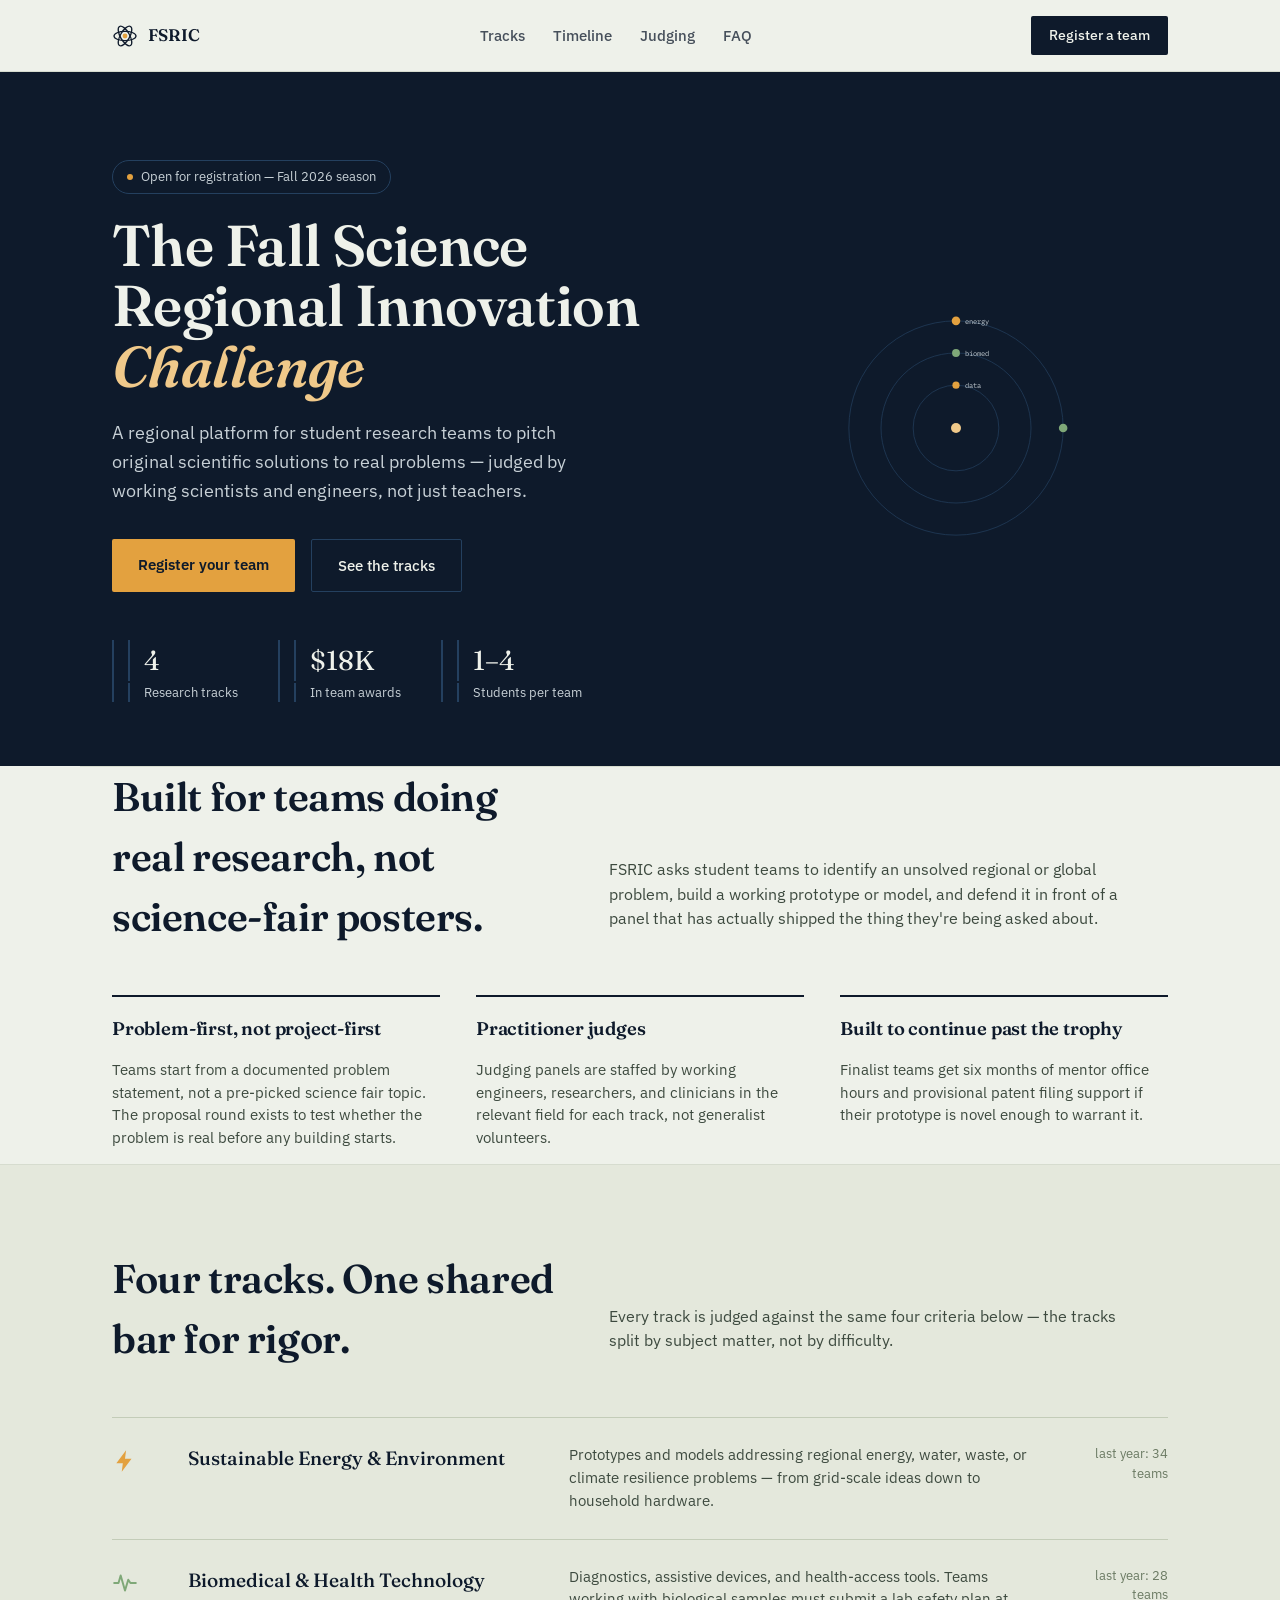
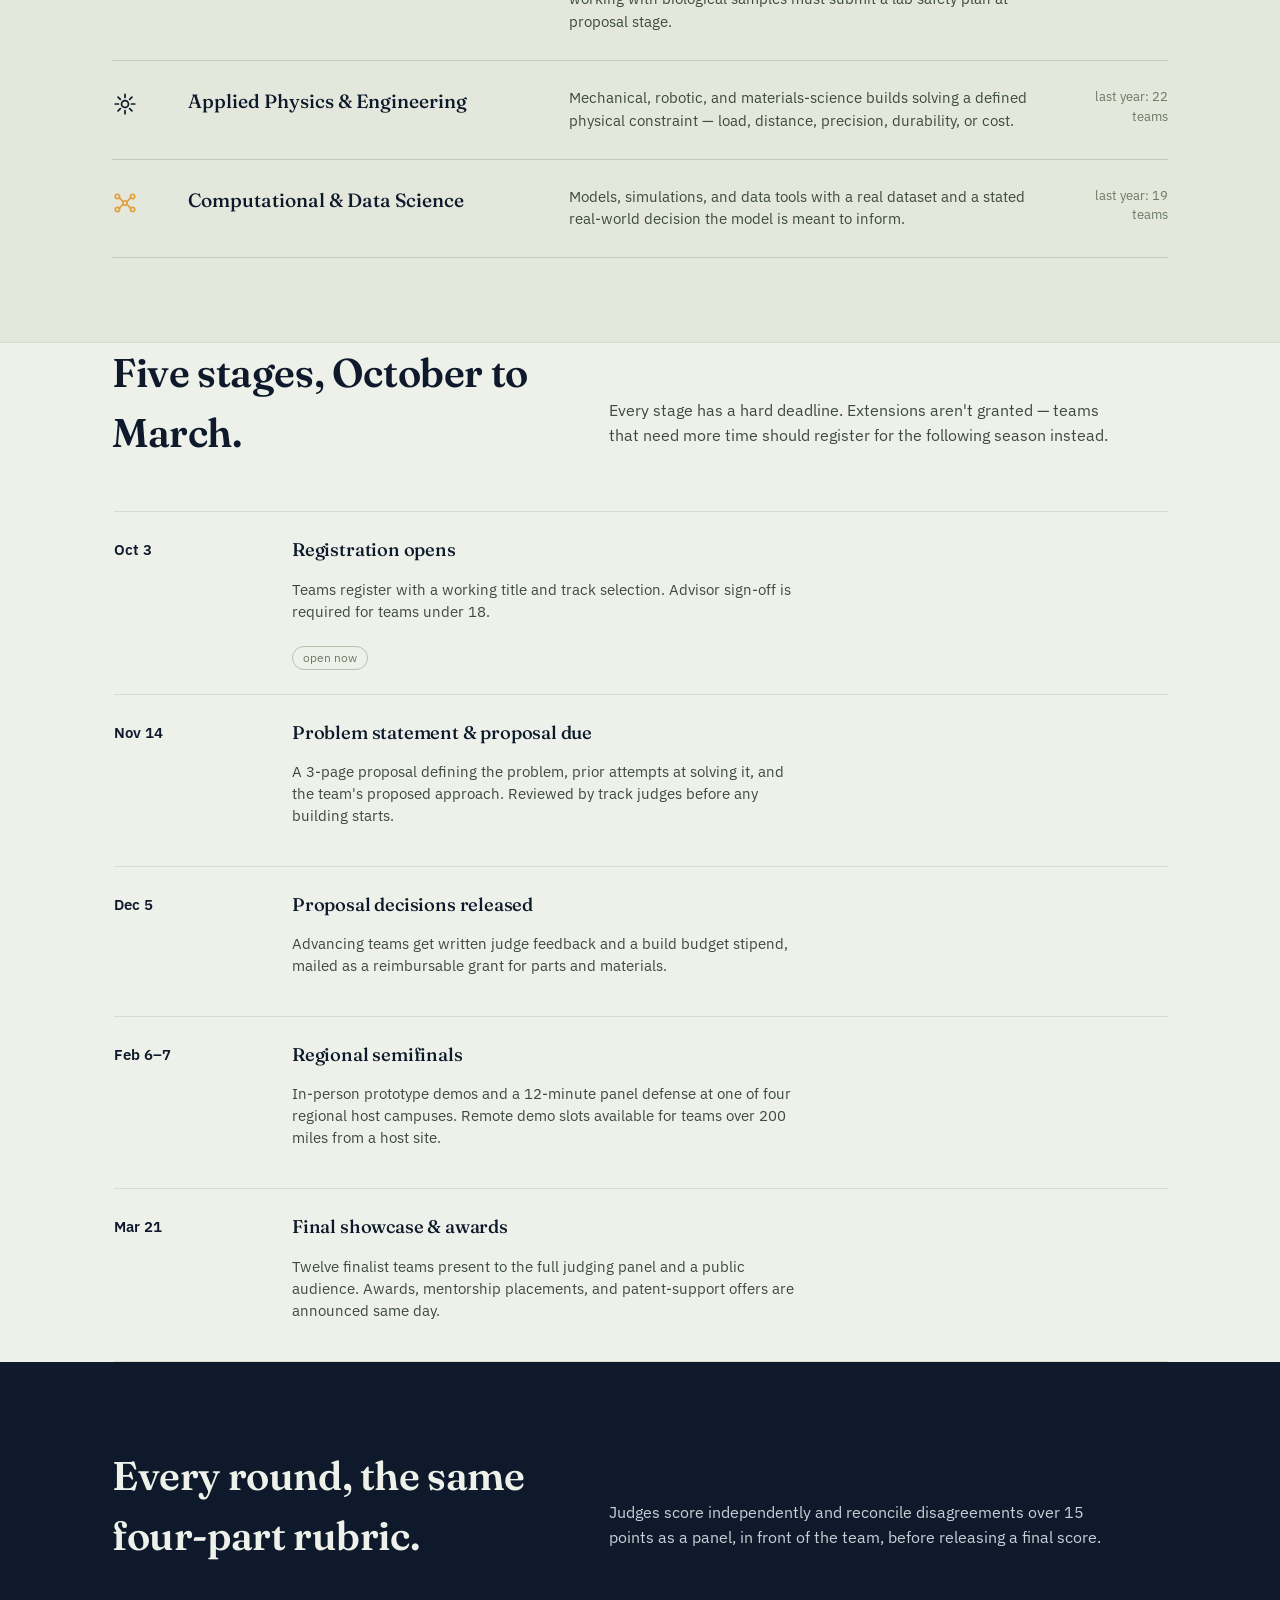
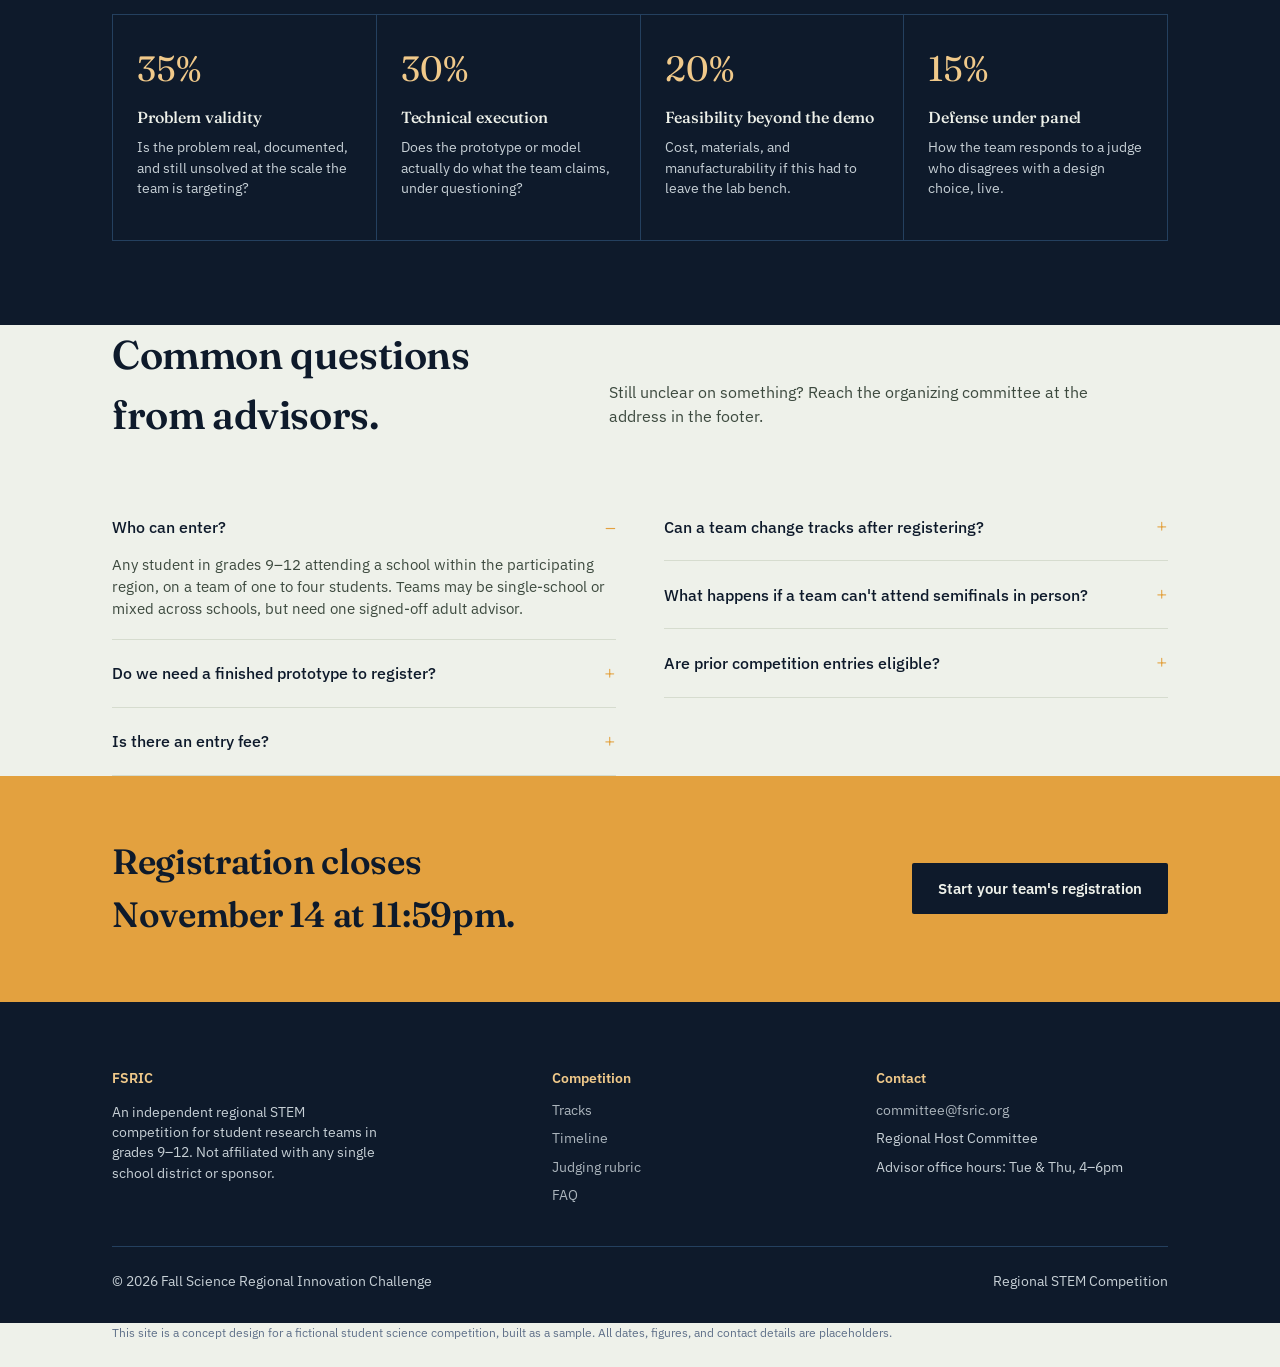
==== index.html @ 6ded9901 "Add files via upload" ====
<!DOCTYPE html>
<html lang="en">
<head>
<meta charset="UTF-8">
<meta name="viewport" content="width=device-width, initial-scale=1.0">
<title>Fall Science Regional Innovation Challenge</title>
<meta name="description" content="A regional STEM competition for student research teams in grades 9–12, judged by working scientists and engineers.">
<link rel="preconnect" href="https://fonts.googleapis.com">
<link rel="preconnect" href="https://fonts.gstatic.com" crossorigin>
<link href="https://fonts.googleapis.com/css2?family=Fraunces:opsz,wght@9..144,400;9..144,500;9..144,600;9..144,700&family=IBM+Plex+Sans:wght@400;500;600&family=IBM+Plex+Mono:wght@400;500&display=swap" rel="stylesheet">
<link rel="stylesheet" href="/css/styles.css">
</head>
<body>

<nav class="nav">
  <div class="nav-inner">
    <a class="nav-mark" href="/">
      <svg width="26" height="26" viewBox="0 0 26 26" fill="none" aria-hidden="true">
        <circle cx="13" cy="13" r="2.4" fill="#e3a13f"/>
        <ellipse cx="13" cy="13" rx="11" ry="4.6" stroke="#0e1a2b" stroke-width="1.3"/>
        <ellipse cx="13" cy="13" rx="11" ry="4.6" stroke="#0e1a2b" stroke-width="1.3" transform="rotate(60 13 13)"/>
        <ellipse cx="13" cy="13" rx="11" ry="4.6" stroke="#0e1a2b" stroke-width="1.3" transform="rotate(120 13 13)"/>
      </svg>
      FSRIC
    </a>
    <div class="nav-links">
      <a href="/#tracks">Tracks</a>
      <a href="/#timeline">Timeline</a>
      <a href="/#judging">Judging</a>
      <a href="/#faq">FAQ</a>
    </div>
    <a class="nav-cta" href="/register.html">Register a team</a>
    <button class="nav-toggle" aria-expanded="false" aria-controls="mobile-menu">Menu</button>
  </div>
  <div class="nav-mobile" id="mobile-menu">
    <a href="/#tracks">Tracks</a>
    <a href="/#timeline">Timeline</a>
    <a href="/#judging">Judging</a>
    <a href="/#faq">FAQ</a>
    <a href="/register.html">Register a team</a>
  </div>
</nav>

<header class="hero">
  <div class="wrap hero-grid">
    <div>
      <span class="hero-badge"><span class="dot"></span>Open for registration &mdash; Fall 2026 season</span>
      <h1>The Fall Science<br>Regional Innovation<br><em>Challenge</em></h1>
      <p class="lede">A regional platform for student research teams to pitch original scientific solutions to real problems &mdash; judged by working scientists and engineers, not just teachers.</p>
      <div class="hero-actions">
        <a class="btn-primary" href="/register.html">Register your team</a>
        <a class="btn-ghost" href="#tracks">See the tracks</a>
      </div>
      <div class="hero-stats">
        <div><div class="num">4</div><div class="lbl">Research tracks</div></div>
        <div><div class="num">$18K</div><div class="lbl">In team awards</div></div>
        <div><div class="num">1&ndash;4</div><div class="lbl">Students per team</div></div>
      </div>
    </div>
    <div class="orbit-wrap">
      <svg viewBox="0 0 420 420" aria-hidden="true">
        <circle class="orbit-ring" cx="210" cy="210" r="150"/>
        <circle class="orbit-ring" cx="210" cy="210" r="105"/>
        <circle class="orbit-ring" cx="210" cy="210" r="60"/>
        <circle cx="210" cy="210" r="7" fill="#f0c98a"/>
        <g class="orbit-spin">
          <circle class="orbit-node" cx="210" cy="60" r="6"/>
          <text class="orbit-label" x="222" y="64">energy</text>
        </g>
        <g class="orbit-spin rev">
          <circle class="orbit-node alt" cx="210" cy="105" r="5.5"/>
          <text class="orbit-label" x="222" y="109">biomed</text>
        </g>
        <g class="orbit-spin">
          <circle class="orbit-node" cx="210" cy="150" r="5"/>
          <text class="orbit-label" x="222" y="154">data</text>
        </g>
        <g class="orbit-spin rev" style="animation-duration:60s;">
          <circle class="orbit-node alt" cx="360" cy="210" r="6"/>
        </g>
      </svg>
    </div>
  </div>
</header>

<section class="about wrap">
  <div class="section-head">
    <div><h2>Built for teams doing real research, not science-fair posters.</h2></div>
    <p>FSRIC asks student teams to identify an unsolved regional or global problem, build a working prototype or model, and defend it in front of a panel that has actually shipped the thing they're being asked about.</p>
  </div>
  <div class="about-cols">
    <div class="about-card">
      <h3>Problem-first, not project-first</h3>
      <p>Teams start from a documented problem statement, not a pre-picked science fair topic. The proposal round exists to test whether the problem is real before any building starts.</p>
    </div>
    <div class="about-card">
      <h3>Practitioner judges</h3>
      <p>Judging panels are staffed by working engineers, researchers, and clinicians in the relevant field for each track, not generalist volunteers.</p>
    </div>
    <div class="about-card">
      <h3>Built to continue past the trophy</h3>
      <p>Finalist teams get six months of mentor office hours and provisional patent filing support if their prototype is novel enough to warrant it.</p>
    </div>
  </div>
</section>

<section class="tracks" id="tracks">
  <div class="wrap">
    <div class="section-head">
      <div><h2>Four tracks. One shared bar for rigor.</h2></div>
      <p>Every track is judged against the same four criteria below &mdash; the tracks split by subject matter, not by difficulty.</p>
    </div>
    <div class="track-list">
      <div class="track-row">
        <div class="track-icon" aria-hidden="true">
          <svg viewBox="0 0 24 24" fill="none"><path d="M13 2 4 14h6l-1 8 9-12h-6z" fill="#e3a13f"/></svg>
        </div>
        <div class="track-name">Sustainable Energy &amp; Environment</div>
        <div class="track-desc">Prototypes and models addressing regional energy, water, waste, or climate resilience problems &mdash; from grid-scale ideas down to household hardware.</div>
        <div class="track-teams">last year: 34 teams</div>
      </div>
      <div class="track-row">
        <div class="track-icon" aria-hidden="true">
          <svg viewBox="0 0 24 24" fill="none" stroke="#7fa878" stroke-width="1.8" stroke-linecap="round" stroke-linejoin="round"><path d="M2 12h4l2-7 4 14 3-10 2 3h5"/></svg>
        </div>
        <div class="track-name">Biomedical &amp; Health Technology</div>
        <div class="track-desc">Diagnostics, assistive devices, and health-access tools. Teams working with biological samples must submit a lab safety plan at proposal stage.</div>
        <div class="track-teams">last year: 28 teams</div>
      </div>
      <div class="track-row">
        <div class="track-icon" aria-hidden="true">
          <svg viewBox="0 0 24 24" fill="none" stroke="#0e1a2b" stroke-width="1.6"><circle cx="12" cy="12" r="3.2"/><path d="M12 3v3M12 18v3M3 12h3M18 12h3M5.6 5.6l2.1 2.1M16.3 16.3l2.1 2.1M5.6 18.4l2.1-2.1M16.3 7.7l2.1-2.1" stroke-linecap="round"/></svg>
        </div>
        <div class="track-name">Applied Physics &amp; Engineering</div>
        <div class="track-desc">Mechanical, robotic, and materials-science builds solving a defined physical constraint &mdash; load, distance, precision, durability, or cost.</div>
        <div class="track-teams">last year: 22 teams</div>
      </div>
      <div class="track-row">
        <div class="track-icon" aria-hidden="true">
          <svg viewBox="0 0 24 24" fill="none" stroke="#e3a13f" stroke-width="1.6"><circle cx="5" cy="6" r="2"/><circle cx="19" cy="6" r="2"/><circle cx="5" cy="18" r="2"/><circle cx="19" cy="18" r="2"/><circle cx="12" cy="12" r="2"/><path d="M6.6 7.1 10.4 11M17.4 7.1 13.6 11M6.6 16.9 10.4 13M17.4 16.9 13.6 13" stroke-linecap="round"/></svg>
        </div>
        <div class="track-name">Computational &amp; Data Science</div>
        <div class="track-desc">Models, simulations, and data tools with a real dataset and a stated real-world decision the model is meant to inform.</div>
        <div class="track-teams">last year: 19 teams</div>
      </div>
    </div>
  </div>
</section>

<section class="timeline wrap" id="timeline">
  <div class="section-head">
    <div><h2>Five stages, October to March.</h2></div>
    <p>Every stage has a hard deadline. Extensions aren't granted &mdash; teams that need more time should register for the following season instead.</p>
  </div>
  <div class="tl-list">
    <div class="tl-item">
      <div class="tl-date">Oct 3</div>
      <div class="tl-body">
        <h3>Registration opens</h3>
        <p>Teams register with a working title and track selection. Advisor sign-off is required for teams under 18.</p>
        <span class="tl-tag">open now</span>
      </div>
    </div>
    <div class="tl-item">
      <div class="tl-date">Nov 14</div>
      <div class="tl-body">
        <h3>Problem statement &amp; proposal due</h3>
        <p>A 3-page proposal defining the problem, prior attempts at solving it, and the team's proposed approach. Reviewed by track judges before any building starts.</p>
      </div>
    </div>
    <div class="tl-item">
      <div class="tl-date">Dec 5</div>
      <div class="tl-body">
        <h3>Proposal decisions released</h3>
        <p>Advancing teams get written judge feedback and a build budget stipend, mailed as a reimbursable grant for parts and materials.</p>
      </div>
    </div>
    <div class="tl-item">
      <div class="tl-date">Feb 6&ndash;7</div>
      <div class="tl-body">
        <h3>Regional semifinals</h3>
        <p>In-person prototype demos and a 12-minute panel defense at one of four regional host campuses. Remote demo slots available for teams over 200 miles from a host site.</p>
      </div>
    </div>
    <div class="tl-item">
      <div class="tl-date">Mar 21</div>
      <div class="tl-body">
        <h3>Final showcase &amp; awards</h3>
        <p>Twelve finalist teams present to the full judging panel and a public audience. Awards, mentorship placements, and patent-support offers are announced same day.</p>
      </div>
    </div>
  </div>
</section>

<section class="judging" id="judging">
  <div class="wrap">
    <div class="section-head">
      <div><h2>Every round, the same four-part rubric.</h2></div>
      <p class="on-dark">Judges score independently and reconcile disagreements over 15 points as a panel, in front of the team, before releasing a final score.</p>
    </div>
    <div class="crit-grid">
      <div class="crit-cell">
        <div class="crit-pct">35%</div>
        <h3>Problem validity</h3>
        <p>Is the problem real, documented, and still unsolved at the scale the team is targeting?</p>
      </div>
      <div class="crit-cell">
        <div class="crit-pct">30%</div>
        <h3>Technical execution</h3>
        <p>Does the prototype or model actually do what the team claims, under questioning?</p>
      </div>
      <div class="crit-cell">
        <div class="crit-pct">20%</div>
        <h3>Feasibility beyond the demo</h3>
        <p>Cost, materials, and manufacturability if this had to leave the lab bench.</p>
      </div>
      <div class="crit-cell">
        <div class="crit-pct">15%</div>
        <h3>Defense under panel</h3>
        <p>How the team responds to a judge who disagrees with a design choice, live.</p>
      </div>
    </div>
  </div>
</section>

<section class="faq wrap" id="faq">
  <div class="section-head">
    <div><h2>Common questions from advisors.</h2></div>
    <p>Still unclear on something? Reach the organizing committee at the address in the footer.</p>
  </div>
  <div class="faq-grid">
    <div>
      <details open>
        <summary>Who can enter?</summary>
        <p>Any student in grades 9&ndash;12 attending a school within the participating region, on a team of one to four students. Teams may be single-school or mixed across schools, but need one signed-off adult advisor.</p>
      </details>
      <details>
        <summary>Do we need a finished prototype to register?</summary>
        <p>No. Registration only requires a track selection and working title. The prototype itself is built between the proposal decision in December and the semifinal in February.</p>
      </details>
      <details>
        <summary>Is there an entry fee?</summary>
        <p>No entry fee. Teams that advance past the proposal round receive a materials stipend rather than paying one.</p>
      </details>
    </div>
    <div>
      <details>
        <summary>Can a team change tracks after registering?</summary>
        <p>Only up until the proposal deadline. After proposals are submitted, a team's track is locked for the rest of the season.</p>
      </details>
      <details>
        <summary>What happens if a team can't attend semifinals in person?</summary>
        <p>Teams more than 200 miles from a regional host site can request a remote demo slot when they register. This must be requested before the proposal deadline, not after.</p>
      </details>
      <details>
        <summary>Are prior competition entries eligible?</summary>
        <p>A project previously entered in another regional or national competition can be entered here only if it's substantially extended with new work done this season.</p>
      </details>
    </div>
  </div>
</section>

<section class="cta-strip">
  <div class="wrap cta-inner">
    <h2>Registration closes November 14 at 11:59pm.</h2>
    <a class="btn-primary" href="/register.html">Start your team's registration</a>
  </div>
</section>

<footer>
  <div class="wrap">
    <div class="foot-grid">
      <div>
        <h4>FSRIC</h4>
        <p style="max-width:34ch; color:var(--paper-dim);">An independent regional STEM competition for student research teams in grades 9&ndash;12. Not affiliated with any single school district or sponsor.</p>
      </div>
      <div>
        <h4>Competition</h4>
        <ul>
          <li><a href="/#tracks">Tracks</a></li>
          <li><a href="/#timeline">Timeline</a></li>
          <li><a href="/#judging">Judging rubric</a></li>
          <li><a href="/#faq">FAQ</a></li>
        </ul>
      </div>
      <div>
        <h4>Contact</h4>
        <ul>
          <li><a href="mailto:committee@fsric.org">committee@fsric.org</a></li>
          <li>Regional Host Committee</li>
          <li>Advisor office hours: Tue &amp; Thu, 4&ndash;6pm</li>
        </ul>
      </div>
    </div>
    <div class="foot-bottom">
      <div>&copy; 2026 Fall Science Regional Innovation Challenge</div>
      <div>Regional STEM Competition</div>
    </div>
  </div>
</footer>
<p class="disclaimer">This site is a concept design for a fictional student science competition, built as a sample. All dates, figures, and contact details are placeholders.</p>

<script src="/js/main.js"></script>
</body>
</html>
---- css/styles.css ----
/* Fall Science Regional Innovation Challenge — shared styles */

:root{
  --navy-deep: #0e1a2b;
  --navy-panel: #142640;
  --navy-line: #24405f;
  --paper: #eef1ea;
  --paper-line: #d6dccf;
  --paper-dim: #c7d0d6;
  --moss-line: #c3ccb8;
  --moss-text: #3d4a3f;
  --moss-sub: #6b7a63;
  --amber: #e3a13f;
  --amber-soft: #f0c98a;
  --moss: #7fa878;
  --ink: #0e1a2b;
}
*{box-sizing:border-box;}
html{scroll-behavior:smooth;}
body{
  margin:0;
  background:var(--paper);
  color:var(--ink);
  font-family:'IBM Plex Sans', sans-serif;
  line-height:1.5;
  -webkit-font-smoothing:antialiased;
}
@media (prefers-reduced-motion: reduce){
  *{animation-duration:0.001ms !important; transition-duration:0.001ms !important;}
}
a{color:inherit;}
h1,h2,h3{
  font-family:'Fraunces', serif;
  margin:0;
  font-weight:600;
  letter-spacing:-0.01em;
}
.wrap{max-width:1120px; margin:0 auto; padding:0 32px;}

/* ---------- NAV ---------- */
.nav{
  position:sticky; top:0; z-index:50;
  background:rgba(238,241,234,0.94);
  backdrop-filter:blur(6px);
  border-bottom:1px solid var(--paper-line);
}
.nav-inner{
  max-width:1120px; margin:0 auto; padding:16px 32px;
  display:flex; align-items:center; justify-content:space-between;
  position:relative;
}
.nav-mark{
  display:flex; align-items:center; gap:10px;
  font-family:'Fraunces', serif; font-weight:600; font-size:1.05rem;
  text-decoration:none; color:var(--ink);
}
.nav-links{ display:flex; gap:28px; font-size:0.92rem; font-weight:500; }
.nav-links a{ text-decoration:none; opacity:0.75; transition:opacity .15s ease; }
.nav-links a:hover, .nav-links a:focus-visible{ opacity:1; }
.nav-cta{
  background:var(--navy-deep); color:var(--paper);
  padding:9px 18px; border-radius:2px; font-size:0.88rem; font-weight:500;
  text-decoration:none; white-space:nowrap;
}
.nav-cta:hover{ background:#1a3050; }
.nav-toggle{
  display:none; background:none; border:1px solid var(--navy-line);
  padding:7px 12px; font-size:0.85rem; border-radius:2px; cursor:pointer;
  font-family:'IBM Plex Sans', sans-serif; color:var(--ink);
}
.nav-mobile{
  display:none;
  flex-direction:column;
  gap:2px;
  padding:8px 32px 20px;
  border-bottom:1px solid var(--paper-line);
  background:var(--paper);
}
.nav-mobile.is-open{ display:flex; }
.nav-mobile a{
  padding:12px 0; text-decoration:none; color:var(--ink);
  border-bottom:1px solid var(--paper-line); font-size:0.95rem;
}
.nav-mobile a:last-child{ border-bottom:none; }
@media (max-width:820px){
  .nav-links{display:none;}
  .nav-toggle{display:inline-block;}
}

/* ---------- HERO ---------- */
.hero{ background:var(--navy-deep); color:var(--paper); padding:88px 0 64px; position:relative; overflow:hidden; }
.hero-grid{ display:grid; grid-template-columns:1.15fr 0.85fr; gap:56px; align-items:center; position:relative; z-index:2; }
@media (max-width:900px){ .hero-grid{grid-template-columns:1fr;} }
.hero-badge{
  display:inline-flex; align-items:center; gap:8px;
  border:1px solid var(--navy-line); border-radius:20px;
  padding:6px 14px; font-size:0.82rem; color:var(--paper-dim);
  margin-bottom:22px;
}
.hero-badge .dot{ width:6px; height:6px; border-radius:50%; background:var(--amber); display:inline-block; }
.hero h1{ font-size:clamp(2.4rem, 5vw, 3.6rem); line-height:1.05; color:var(--paper); }
.hero h1 em{ font-style:italic; color:var(--amber-soft); }
.hero p.lede{ margin-top:22px; font-size:1.12rem; color:var(--paper-dim); max-width:46ch; line-height:1.6; }
.hero-actions{ margin-top:34px; display:flex; gap:16px; flex-wrap:wrap; }
.btn-primary{
  background:var(--amber); color:var(--navy-deep); padding:14px 26px;
  text-decoration:none; font-weight:600; font-size:0.95rem; border-radius:2px;
  display:inline-block; border:none; cursor:pointer; font-family:inherit;
}
.btn-primary:hover{ background:var(--amber-soft); }
.btn-ghost{
  border:1px solid var(--navy-line); color:var(--paper); padding:14px 26px;
  text-decoration:none; font-weight:500; font-size:0.95rem; border-radius:2px; display:inline-block;
}
.btn-ghost:hover{ border-color:var(--amber); }
.hero-stats{ margin-top:48px; display:flex; gap:40px; flex-wrap:wrap; }
.hero-stats div{ border-left:2px solid var(--navy-line); padding-left:14px; }
.hero-stats .num{ font-family:'Fraunces', serif; font-size:1.7rem; color:var(--paper); }
.hero-stats .lbl{ font-size:0.8rem; color:var(--paper-dim); margin-top:2px; }

.orbit-wrap{ position:relative; aspect-ratio:1/1; max-width:420px; margin:0 auto; }
.orbit-wrap svg{ width:100%; height:100%; }
.orbit-ring{ fill:none; stroke:var(--navy-line); stroke-width:1; }
.orbit-node{ fill:var(--amber); }
.orbit-node.alt{ fill:var(--moss); }
.orbit-spin{ transform-origin:210px 210px; animation:spin 34s linear infinite; }
.orbit-spin.rev{ animation-direction:reverse; animation-duration:46s; }
@keyframes spin{ to{ transform:rotate(360deg);} }
.orbit-label{ font-family:'IBM Plex Mono', monospace; font-size:10px; fill:var(--paper-dim); }

/* ---------- SECTIONS ---------- */
section{ padding:84px 0; }
.section-head{ display:grid; grid-template-columns:0.9fr 1.1fr; gap:40px; margin-bottom:48px; }
@media (max-width:800px){ .section-head{grid-template-columns:1fr;} }
.section-head h2{ font-size:clamp(1.8rem,3.4vw,2.5rem); }
.section-head p{ color:var(--moss-text); font-size:1.02rem; max-width:52ch; align-self:end; }
.section-head p.on-dark{ color:var(--paper-dim); }

/* ---------- ABOUT ---------- */
.about{ background:var(--paper); border-top:1px solid var(--paper-line); }
.about-cols{ display:grid; grid-template-columns:repeat(3, 1fr); gap:36px; }
@media (max-width:800px){ .about-cols{grid-template-columns:1fr;} }
.about-card{ border-top:2px solid var(--navy-deep); padding-top:18px; }
.about-card h3{ font-size:1.15rem; margin-bottom:10px; }
.about-card p{ color:var(--moss-text); font-size:0.95rem; }

/* ---------- TRACKS ---------- */
.tracks{ background:#e4e8dc; border-top:1px solid var(--paper-line); border-bottom:1px solid var(--paper-line); }
.track-list{ border-top:1px solid var(--moss-line); }
.track-row{
  display:grid; grid-template-columns:52px 1.2fr 1.6fr 100px; gap:24px;
  align-items:start; padding:26px 0; border-bottom:1px solid var(--moss-line);
}
@media (max-width:760px){
  .track-row{ grid-template-columns:40px 1fr; }
  .track-row .track-desc, .track-row .track-teams{ grid-column:2; }
}
.track-icon{ padding-top:4px; }
.track-icon svg{ width:26px; height:26px; }
.track-name{ font-family:'Fraunces', serif; font-size:1.2rem; font-weight:500; }
.track-desc{ color:var(--moss-text); font-size:0.92rem; line-height:1.55; }
.track-teams{ font-size:0.82rem; color:var(--moss-sub); text-align:right; }
@media (max-width:760px){ .track-teams{text-align:left; margin-top:4px;} }

/* ---------- TIMELINE ---------- */
.timeline{ background:var(--paper); }
.tl-list{ position:relative; padding-left:2px; }
.tl-item{
  display:grid; grid-template-columns:150px 1fr; gap:28px; padding:24px 0;
  border-top:1px solid var(--paper-line); position:relative;
}
.tl-item:last-child{ border-bottom:1px solid var(--paper-line); }
@media (max-width:700px){ .tl-item{ grid-template-columns:1fr; gap:6px; } }
.tl-date{ font-weight:600; color:var(--navy-deep); padding-top:2px; font-size:0.95rem; }
.tl-body h3{ font-size:1.15rem; font-weight:500; margin-bottom:6px; }
.tl-body p{ color:var(--moss-text); font-size:0.92rem; max-width:56ch; }
.tl-tag{
  display:inline-block; font-size:0.75rem; color:var(--moss-sub);
  border:1px solid #b8c2a8; padding:2px 10px; border-radius:20px; margin-top:8px;
}

/* ---------- JUDGING ---------- */
.judging{ background:var(--navy-deep); color:var(--paper); }
.crit-grid{ display:grid; grid-template-columns:repeat(4,1fr); gap:1px; background:var(--navy-line); border:1px solid var(--navy-line); }
@media (max-width:900px){ .crit-grid{ grid-template-columns:repeat(2,1fr);} }
.crit-cell{ background:var(--navy-deep); padding:28px 24px; }
.crit-pct{ font-family:'Fraunces', serif; font-size:2.2rem; color:var(--amber-soft); }
.crit-cell h3{ font-size:1rem; font-weight:500; margin-top:10px; color:var(--paper); }
.crit-cell p{ font-size:0.85rem; color:var(--paper-dim); margin-top:8px; }

/* ---------- FAQ ---------- */
.faq{ background:var(--paper); }
.faq-grid{ display:grid; grid-template-columns:1fr 1fr; gap:0 48px; }
@media (max-width:800px){ .faq-grid{grid-template-columns:1fr;} }
details{ border-bottom:1px solid var(--paper-line); padding:18px 0; }
details summary{
  cursor:pointer; font-weight:500; font-size:1rem; list-style:none;
  display:flex; justify-content:space-between; align-items:center;
}
details summary::-webkit-details-marker{ display:none; }
details summary::after{
  content:"+"; font-family:'Fraunces', serif; font-size:1.3rem; color:var(--amber);
  margin-left:12px; flex-shrink:0;
}
details[open] summary::after{ content:"\2013"; }
details p{ margin:12px 0 0; color:var(--moss-text); font-size:0.92rem; max-width:60ch; }

/* ---------- CTA STRIP ---------- */
.cta-strip{ background:var(--amber); color:var(--navy-deep); padding:60px 0; }
.cta-inner{ display:flex; justify-content:space-between; align-items:center; gap:24px; flex-wrap:wrap; }
.cta-inner h2{ font-size:clamp(1.6rem,3vw,2.2rem); max-width:20ch; }
.cta-inner .btn-primary{ background:var(--navy-deep); color:var(--paper); }
.cta-inner .btn-primary:hover{ background:#1a3050; }

/* ---------- FOOTER ---------- */
footer{ background:var(--navy-deep); color:var(--paper-dim); padding:48px 0 32px; font-size:0.85rem; }
.foot-grid{ display:grid; grid-template-columns:1.4fr 1fr 1fr; gap:32px; padding-bottom:32px; border-bottom:1px solid var(--navy-line); margin-bottom:24px; }
@media (max-width:700px){ .foot-grid{grid-template-columns:1fr;} }
.foot-grid h4{ font-size:0.85rem; color:var(--amber-soft); margin-bottom:12px; font-weight:600; }
.foot-grid ul{ list-style:none; padding:0; margin:0; }
.foot-grid li{ margin-bottom:8px; }
.foot-grid a{ text-decoration:none; opacity:0.85; }
.foot-grid a:hover{ opacity:1; }
.foot-bottom{ display:flex; justify-content:space-between; flex-wrap:wrap; gap:12px; }
.disclaimer{ max-width:1120px; margin:0 auto 24px; padding:0 32px; font-size:0.78rem; color:#5f7089; line-height:1.6; }

/* ---------- REGISTER PAGE ---------- */
.register-hero{ background:var(--navy-deep); color:var(--paper); padding:64px 0 48px; }
.register-hero h1{ font-size:clamp(2rem,4vw,2.8rem); color:var(--paper); }
.register-hero p{ color:var(--paper-dim); max-width:56ch; margin-top:14px; font-size:1.05rem; }

.form-section{ background:var(--paper); padding:56px 0 96px; }
.form-shell{ max-width:720px; margin:0 auto; }
.form-grid{ display:grid; grid-template-columns:1fr 1fr; gap:20px; }
@media (max-width:640px){ .form-grid{ grid-template-columns:1fr; } }
.field{ margin-bottom:22px; }
.field.full{ grid-column:1 / -1; }
.field label{ display:block; font-size:0.88rem; font-weight:500; margin-bottom:7px; }
.field .hint{ font-size:0.78rem; color:var(--moss-sub); margin-top:5px; }
.field input, .field select, .field textarea{
  width:100%; border:1px solid var(--moss-line); background:#fff; color:var(--ink);
  padding:11px 13px; font-family:inherit; font-size:0.95rem; border-radius:2px;
}
.field textarea{ resize:vertical; min-height:110px; }
.field input:focus, .field select:focus, .field textarea:focus{
  outline:2px solid var(--amber); outline-offset:1px; border-color:var(--amber);
}
.field.error input, .field.error select, .field.error textarea{ border-color:#b8412f; }
.field .err-msg{ font-size:0.8rem; color:#b8412f; margin-top:5px; display:none; }
.field.error .err-msg{ display:block; }

fieldset.member{
  border:1px solid var(--moss-line); border-radius:2px; padding:16px 16px 4px;
  margin-bottom:18px; position:relative;
}
fieldset.member legend{ font-size:0.82rem; color:var(--moss-sub); padding:0 6px; }
.member-remove{
  position:absolute; top:12px; right:12px; background:none; border:none;
  color:var(--moss-sub); font-size:0.8rem; cursor:pointer; text-decoration:underline;
}
.add-member{
  border:1px dashed var(--moss-line); background:none; width:100%;
  padding:12px; font-size:0.9rem; color:var(--moss-text); cursor:pointer;
  border-radius:2px; margin-bottom:28px; font-family:inherit;
}
.add-member:hover{ border-color:var(--amber); color:var(--ink); }

.form-submit-row{ display:flex; align-items:center; gap:16px; margin-top:8px; flex-wrap:wrap; }
.form-note{ font-size:0.82rem; color:var(--moss-sub); }

.confirm-panel{ display:none; text-align:left; border-top:3px solid var(--amber); padding-top:28px; }
.confirm-panel.is-visible{ display:block; }
.confirm-panel .confirm-id{
  display:inline-block; font-weight:600; background:#fff; border:1px solid var(--moss-line);
  padding:6px 12px; border-radius:2px; margin:14px 0 22px;
}
.confirm-panel h2{ font-size:1.6rem; }
.confirm-panel p{ color:var(--moss-text); max-width:56ch; }
.form-shell.is-submitted form{ display:none; }
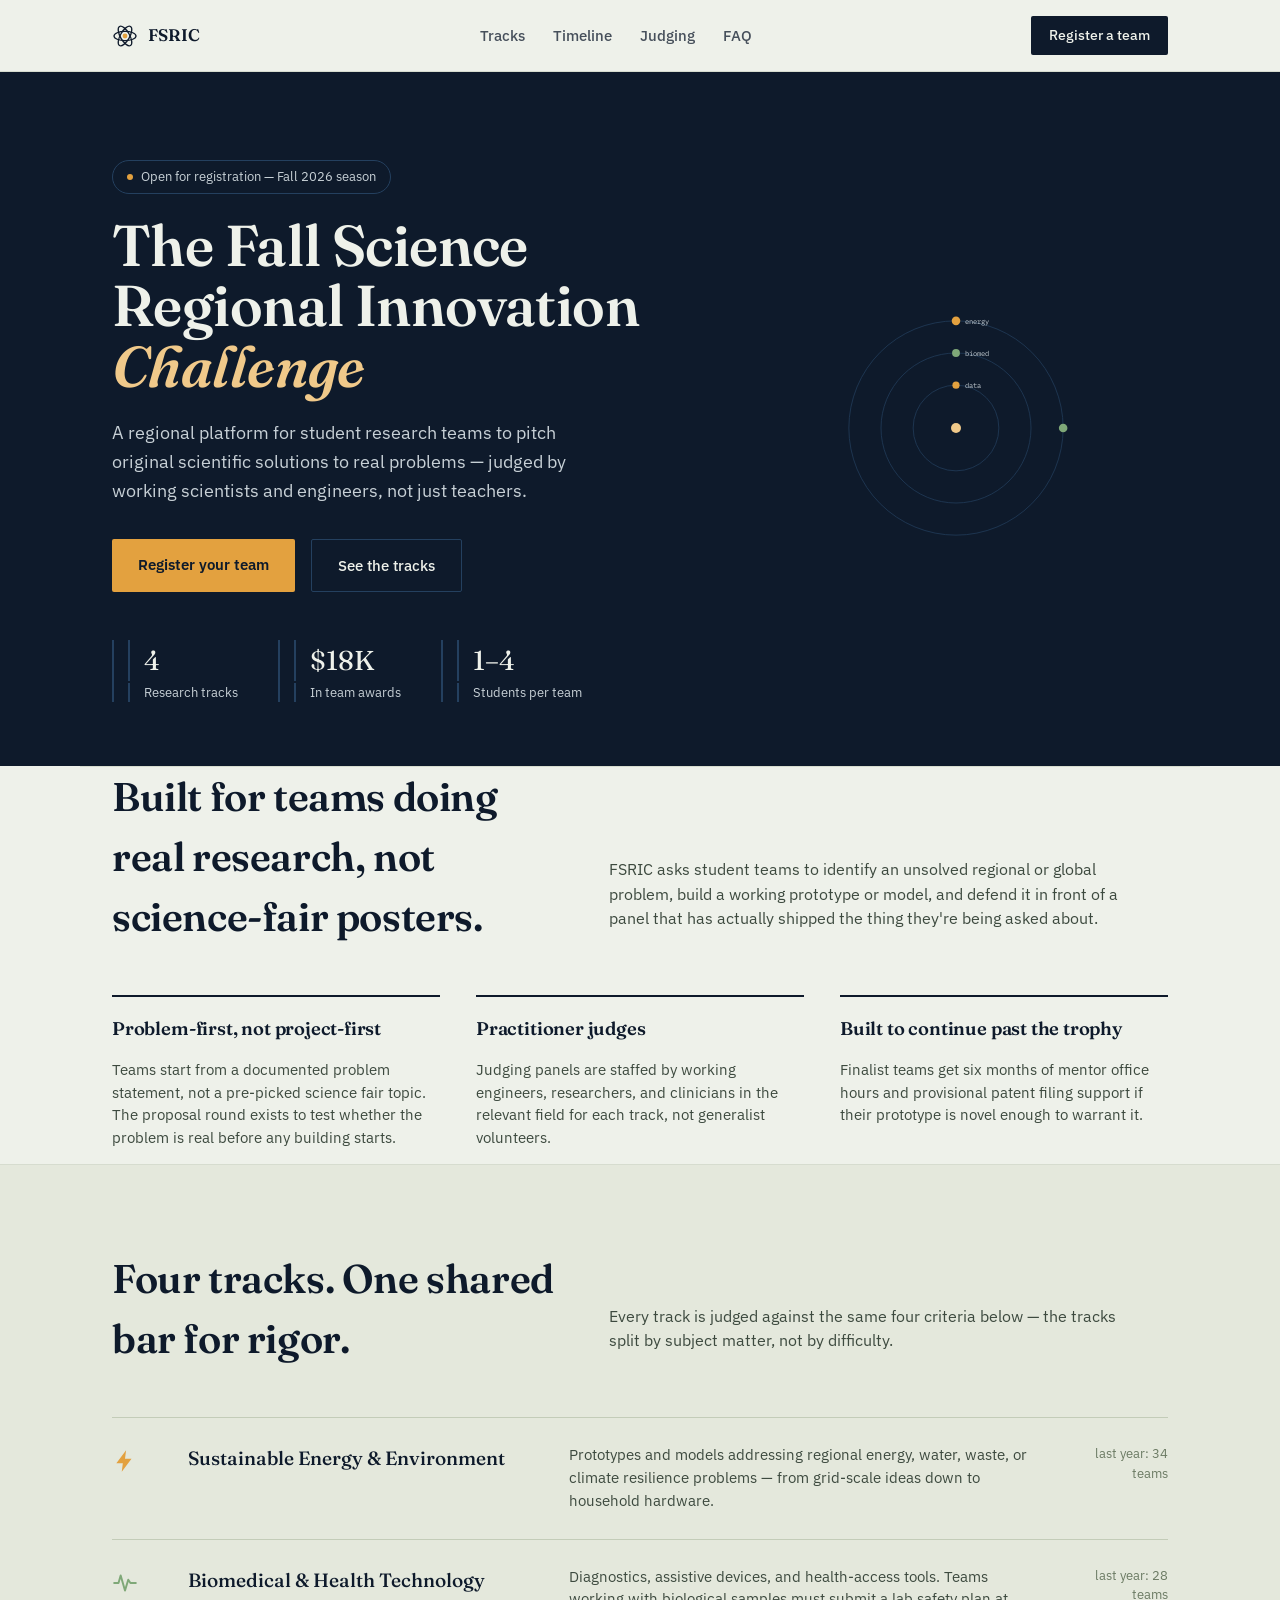
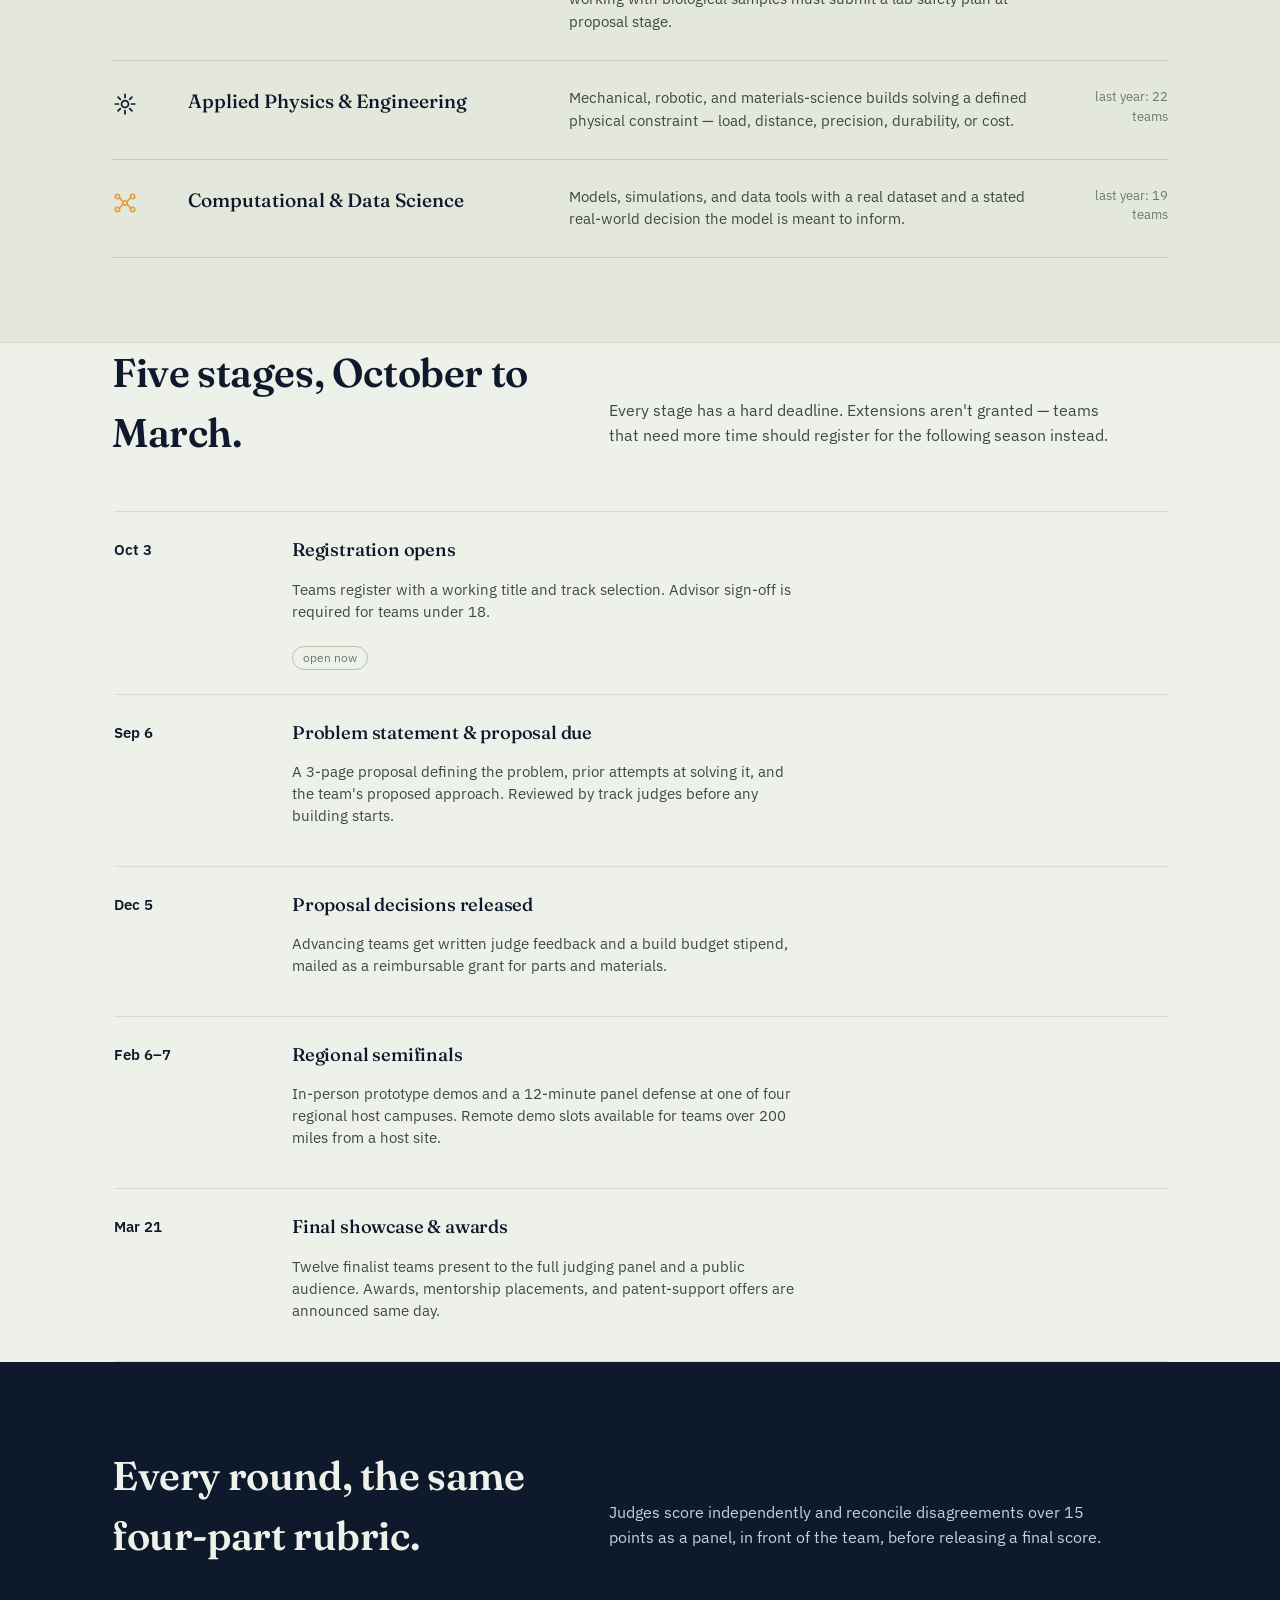
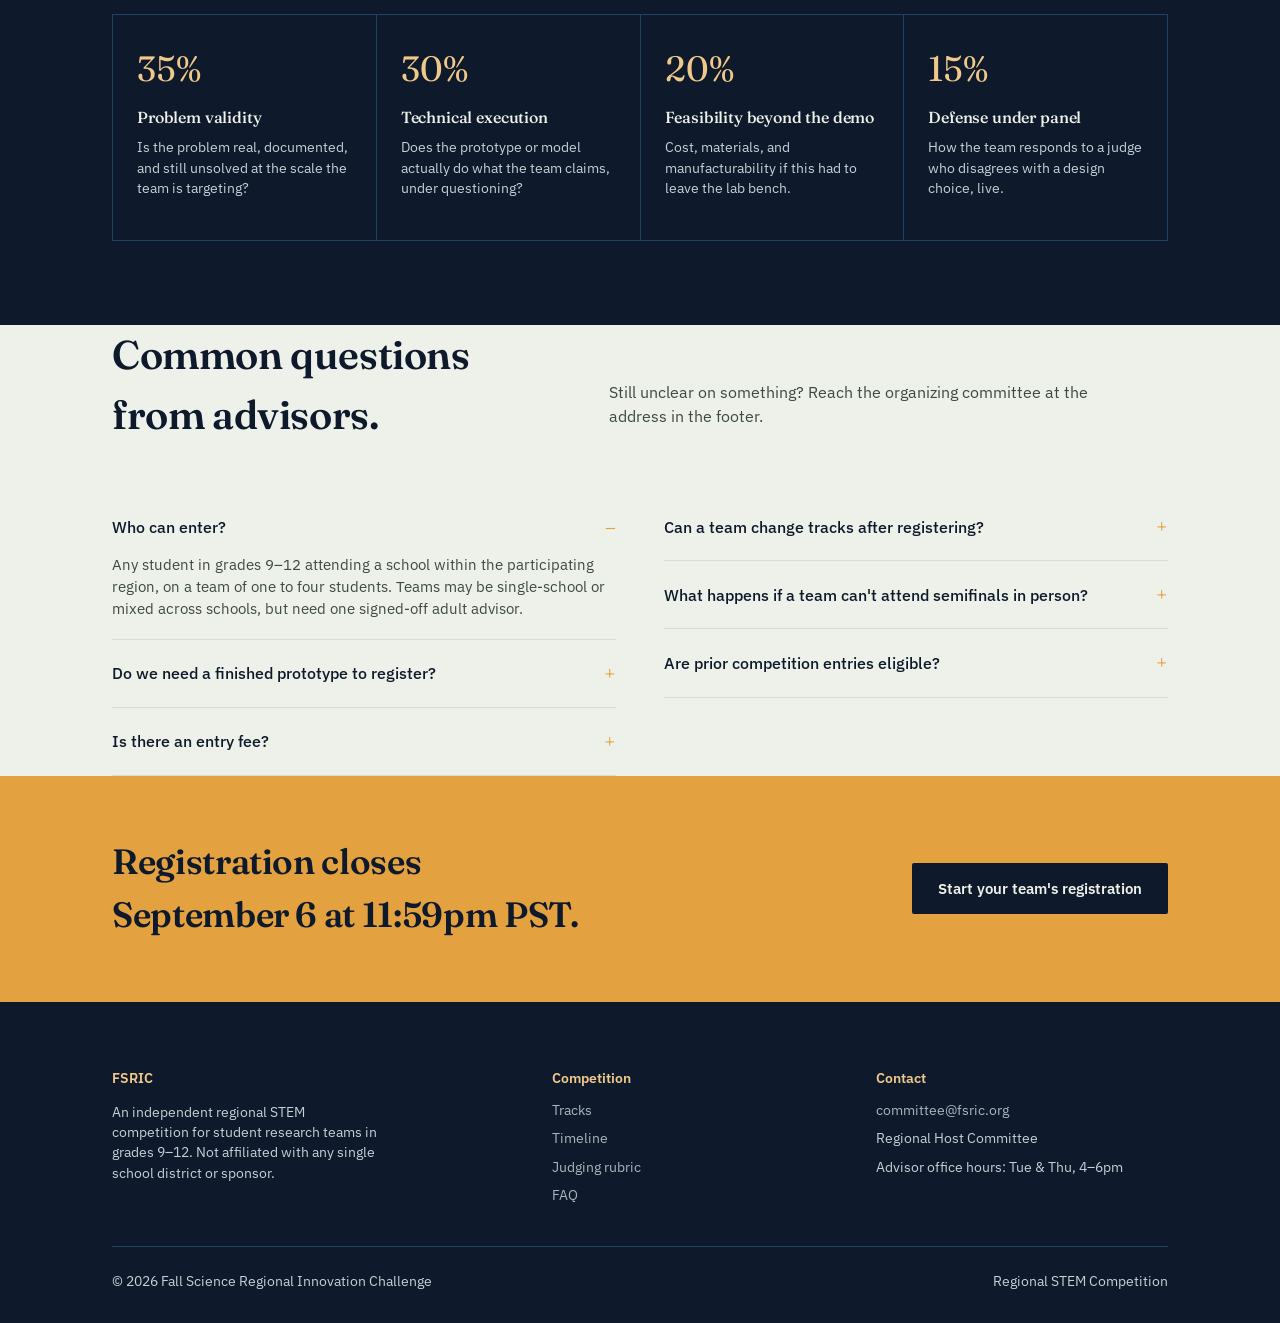
==== commit bf29688a: "Add files via upload" ====
--- a/index.html
+++ b/index.html
@@ -162,7 +162,7 @@
       </div>
     </div>
     <div class="tl-item">
-      <div class="tl-date">Nov 14</div>
+      <div class="tl-date">Sep 6</div>
       <div class="tl-body">
         <h3>Problem statement &amp; proposal due</h3>
         <p>A 3-page proposal defining the problem, prior attempts at solving it, and the team's proposed approach. Reviewed by track judges before any building starts.</p>
@@ -262,7 +262,7 @@
 
 <section class="cta-strip">
   <div class="wrap cta-inner">
-    <h2>Registration closes November 14 at 11:59pm.</h2>
+    <h2>Registration closes September 6 at 11:59pm PST.</h2>
     <a class="btn-primary" href="/register.html">Start your team's registration</a>
   </div>
 </section>
@@ -298,7 +298,6 @@
     </div>
   </div>
 </footer>
-<p class="disclaimer">This site is a concept design for a fictional student science competition, built as a sample. All dates, figures, and contact details are placeholders.</p>
 
 <script src="/js/main.js"></script>
 </body>
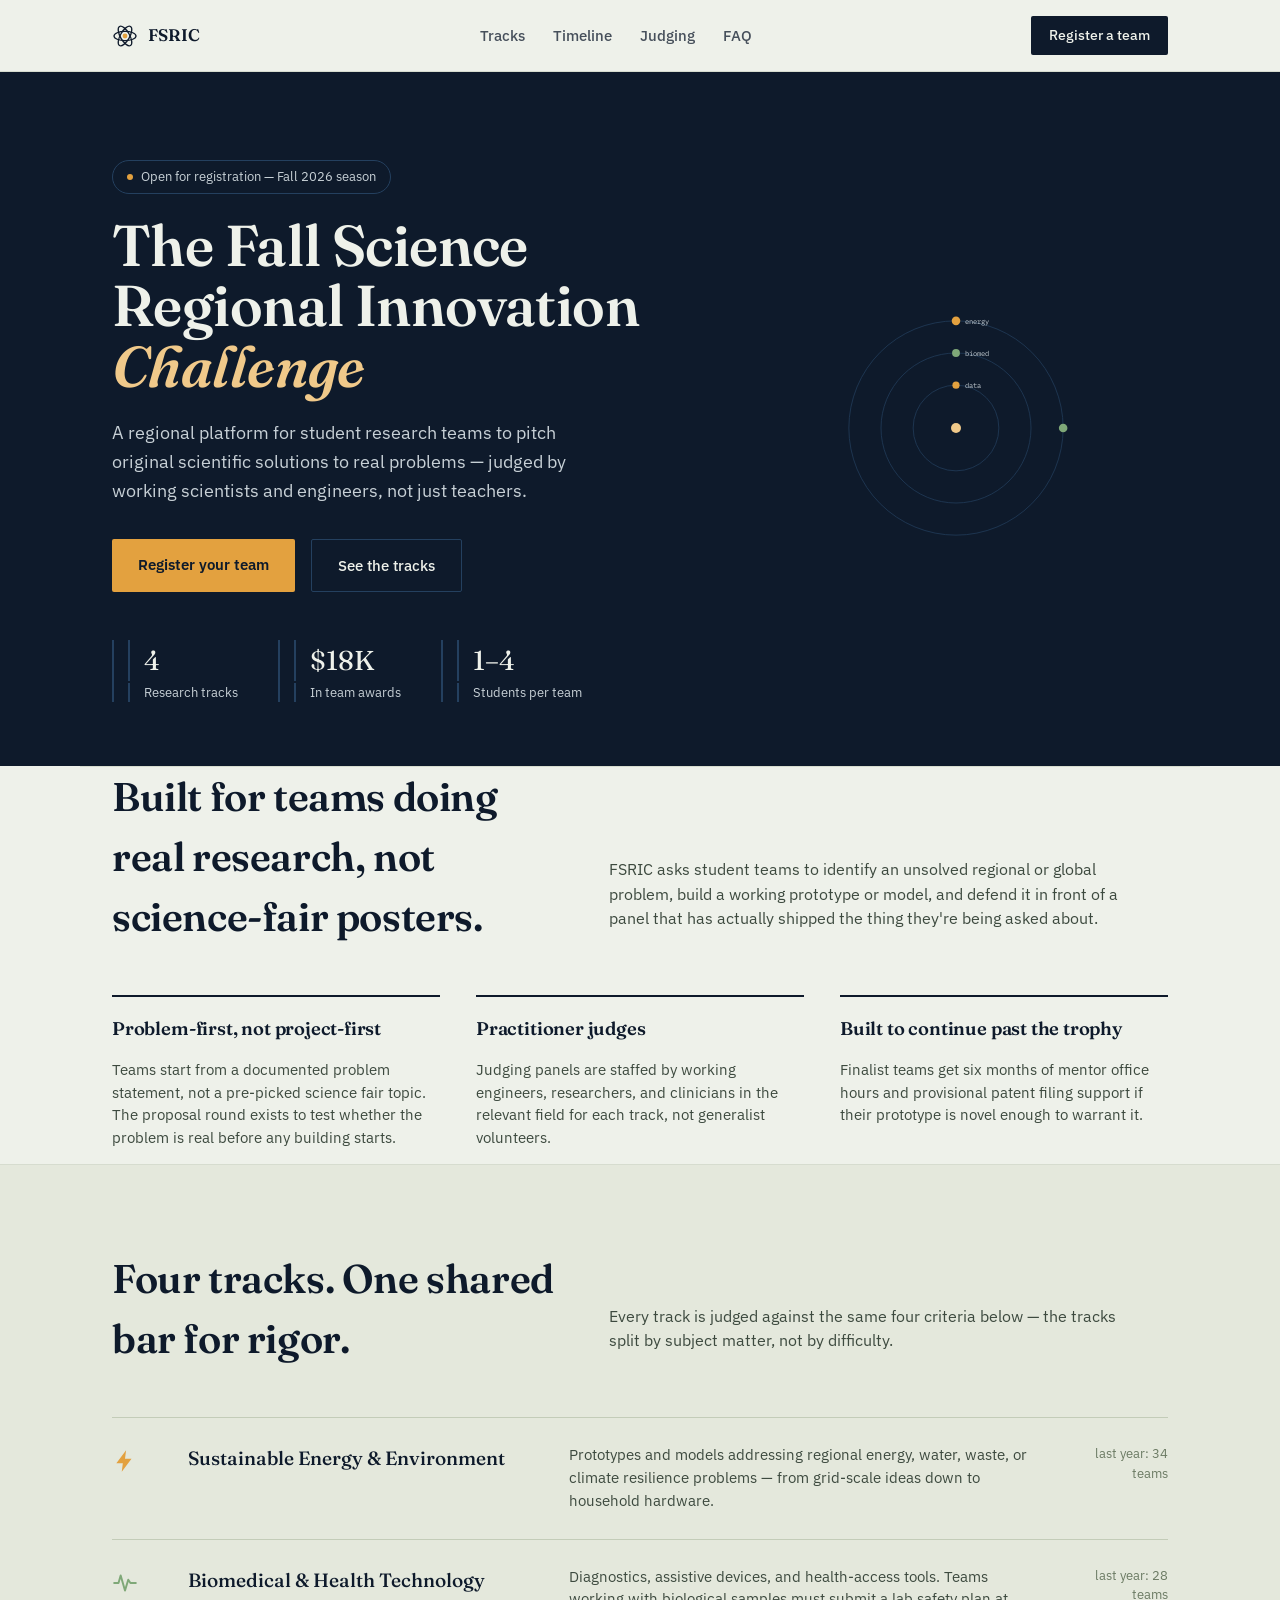
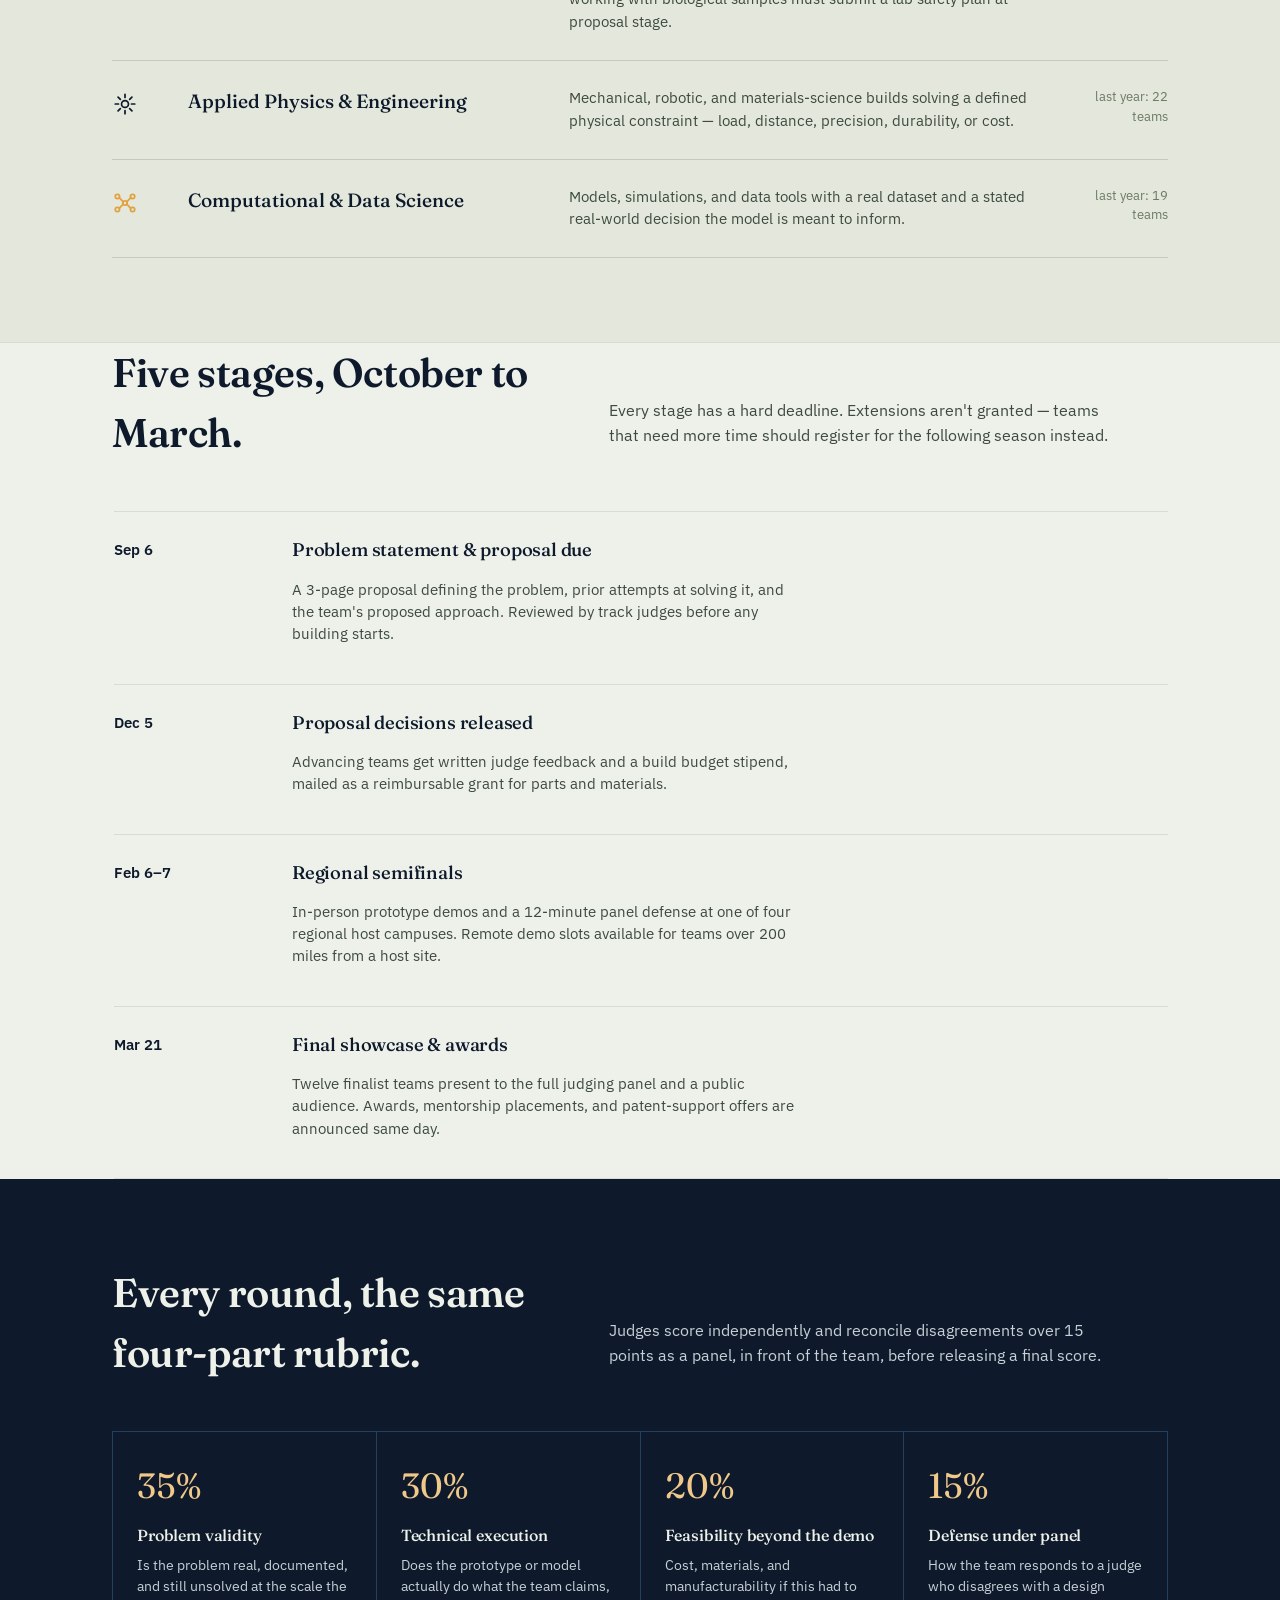
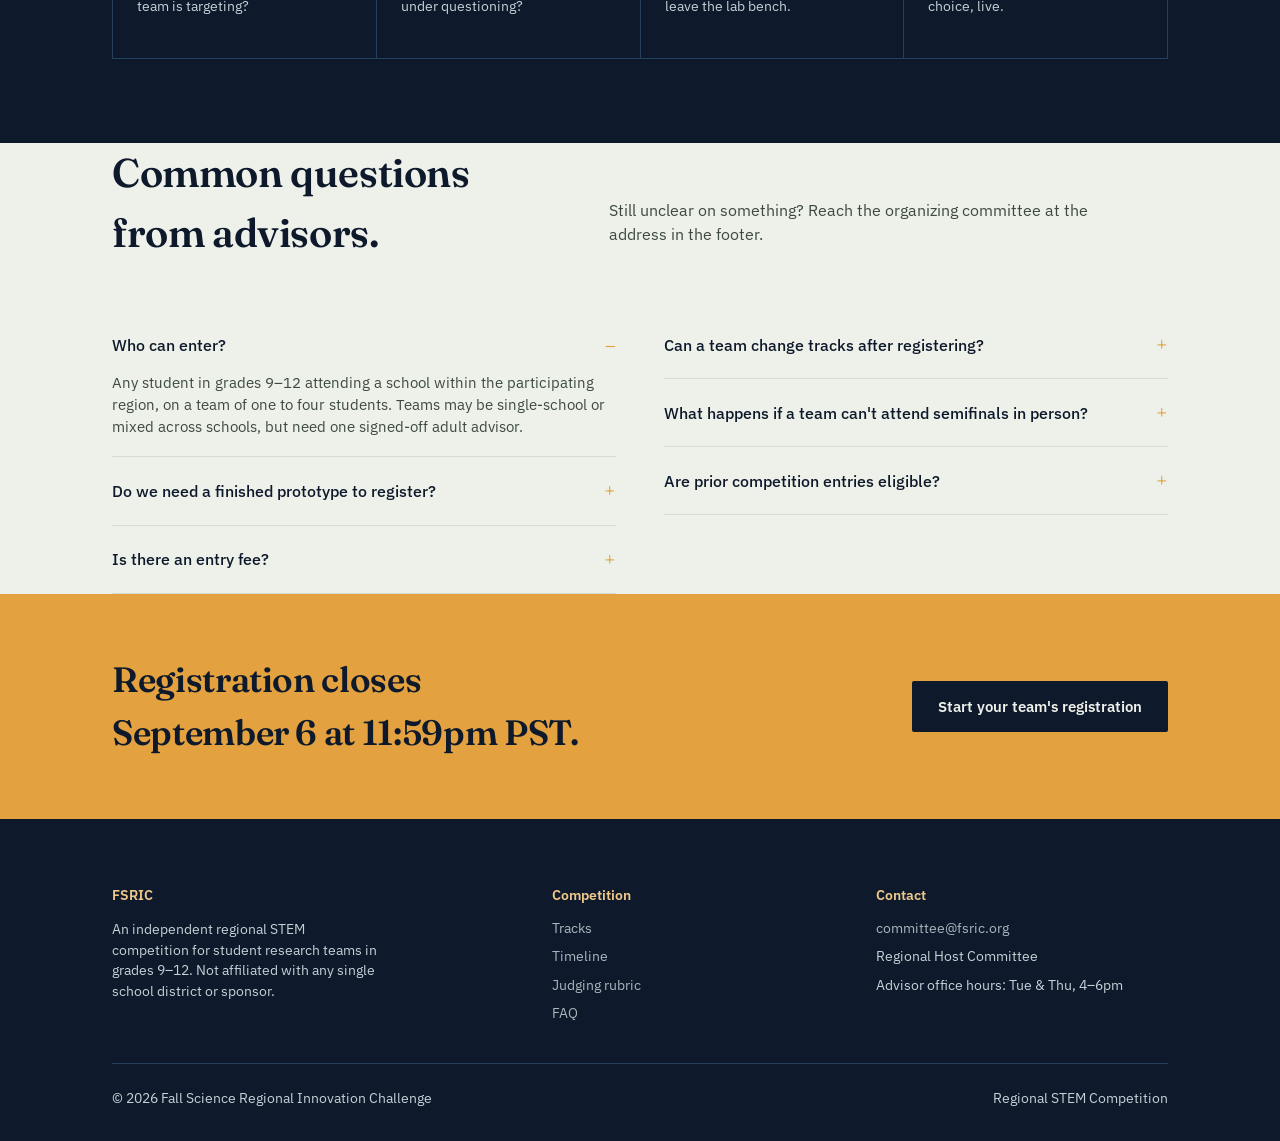
==== commit 386b04c2: "Add files via upload" ====
--- a/index.html
+++ b/index.html
@@ -154,14 +154,6 @@
   </div>
   <div class="tl-list">
     <div class="tl-item">
-      <div class="tl-date">Oct 3</div>
-      <div class="tl-body">
-        <h3>Registration opens</h3>
-        <p>Teams register with a working title and track selection. Advisor sign-off is required for teams under 18.</p>
-        <span class="tl-tag">open now</span>
-      </div>
-    </div>
-    <div class="tl-item">
       <div class="tl-date">Sep 6</div>
       <div class="tl-body">
         <h3>Problem statement &amp; proposal due</h3>
